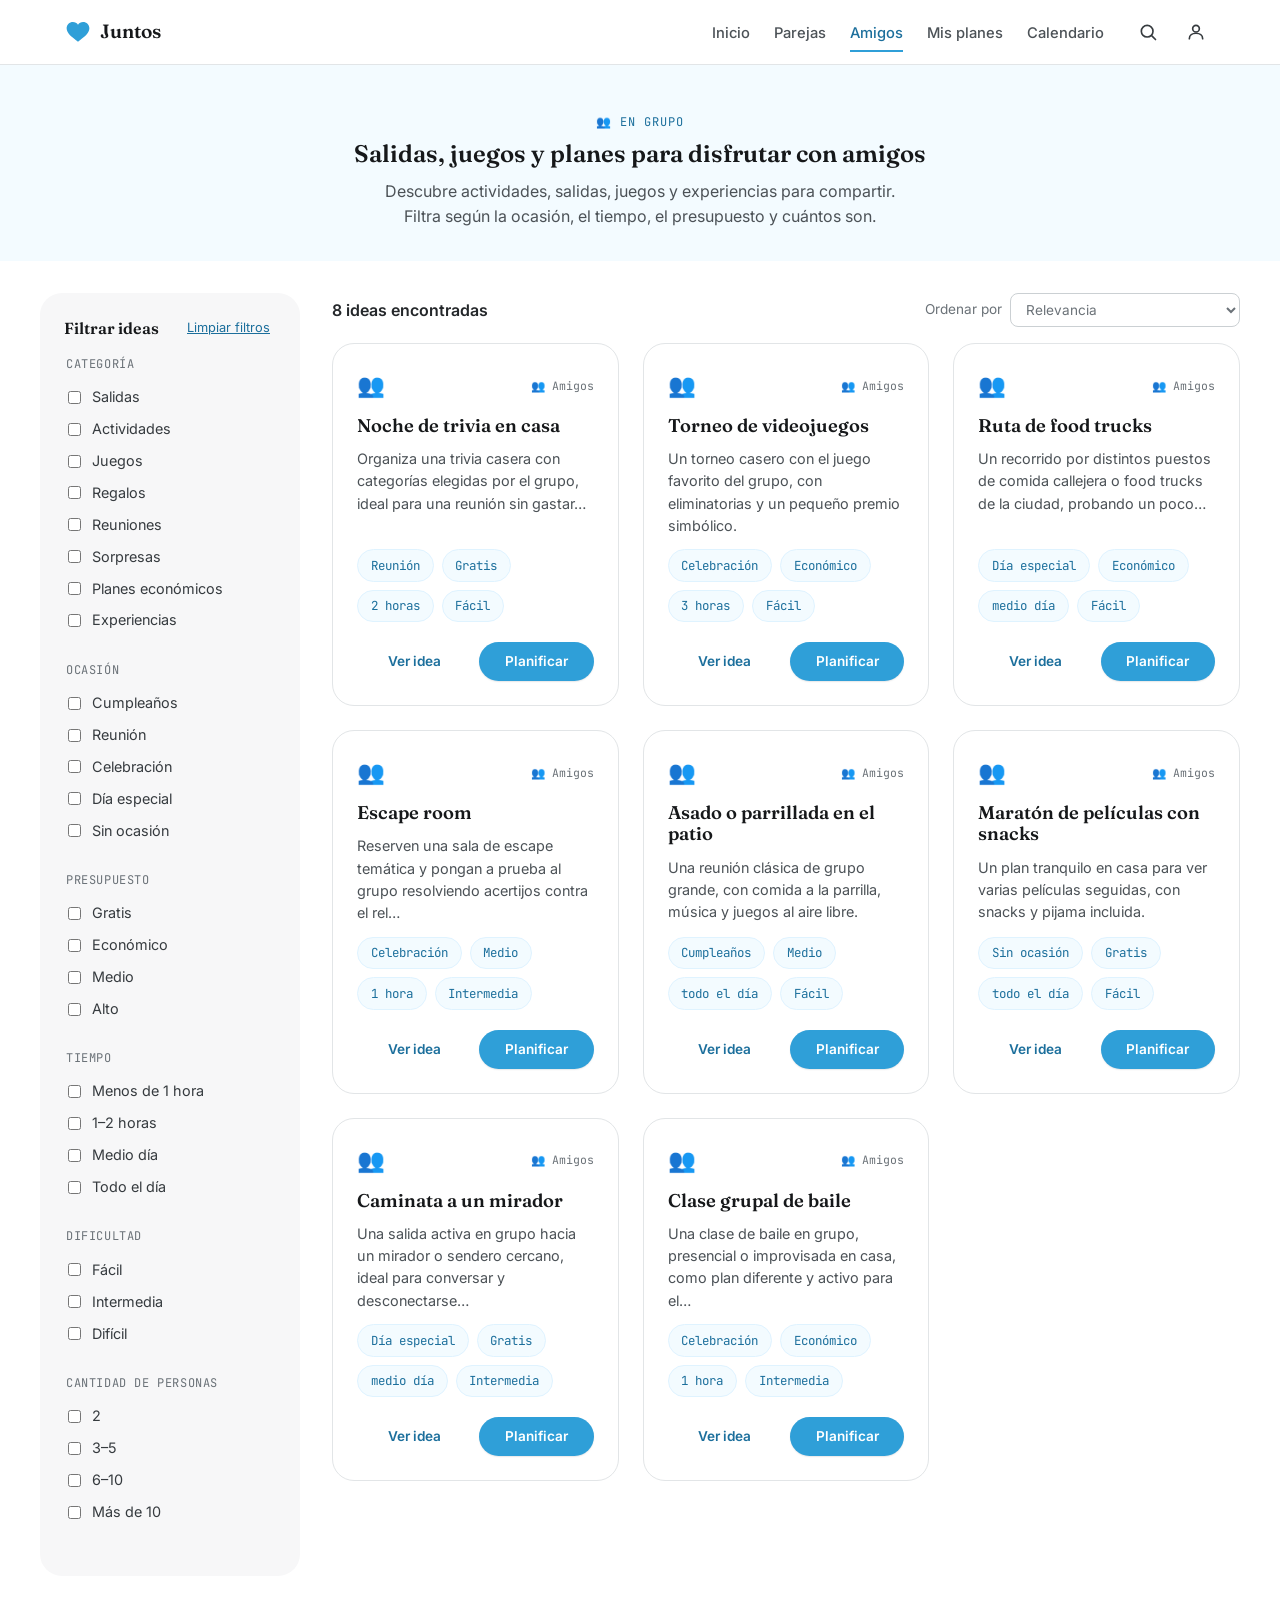
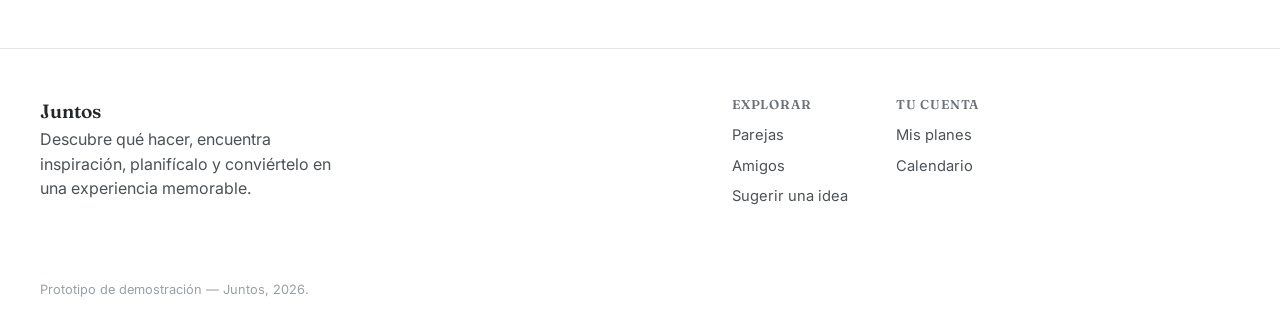
==== pages/amigos.html @ 9a492216 "feat(web): add client appointment booking environment - Created a new web environment focused on cli" ====
<!DOCTYPE html>
<html lang="es" data-theme="friends">
<head>
  <meta charset="UTF-8">
  <meta name="viewport" content="width=device-width, initial-scale=1.0">
  <title>Amigos — Salidas, actividades y planes en grupo | Juntos</title>
  <meta name="description" content="Salidas, juegos, reuniones, regalos y experiencias para compartir en grupo. Filtra por ocasión, presupuesto, tiempo, dificultad y cantidad de personas.">

  <link rel="preconnect" href="https://fonts.googleapis.com">
  <link rel="preconnect" href="https://fonts.gstatic.com" crossorigin>
  <link href="https://fonts.googleapis.com/css2?family=Fraunces:ital,opsz,wght@0,9..144,400;0,9..144,500;0,9..144,600;1,9..144,500&family=Inter:wght@400;500;600;700&family=JetBrains+Mono:wght@500&display=swap" rel="stylesheet">

  <link rel="stylesheet" href="../css/style.css">
</head>
<body class="section-page section-page--friends">

  <a class="skip-link" href="#main">Saltar al contenido</a>

  <!-- ============ HEADER ============ -->
  <header class="site-header" id="site-header">
    <div class="header-inner">

      <a href="../index.html" class="logo" aria-label="Juntos — Inicio">
        <span class="logo-mark" aria-hidden="true">
          <svg viewBox="0 0 32 32" width="28" height="28">
            <path d="M16 27C9 22 3 17.5 3 11.8 3 7.6 6.3 4.5 10.2 4.5c2.4 0 4.6 1.2 5.8 3.1 1.2-1.9 3.4-3.1 5.8-3.1 3.9 0 7.2 3.1 7.2 7.3 0 5.7-6 10.2-13 15.2z" fill="currentColor"/>
          </svg>
        </span>
        <span class="logo-word">Juntos</span>
      </a>

      <button class="nav-toggle" id="nav-toggle" aria-expanded="false" aria-controls="primary-nav" aria-label="Abrir menú">
        <span></span><span></span><span></span>
      </button>

      <nav class="primary-nav" id="primary-nav" aria-label="Navegación principal">
        <ul>
          <li><a href="../index.html" class="nav-link">Inicio</a></li>
          <li><a href="parejas.html" class="nav-link nav-link--couple">Parejas</a></li>
          <li><a href="amigos.html" class="nav-link nav-link--friends is-active">Amigos</a></li>
          <li><a href="mis-planes.html" class="nav-link">Mis planes</a></li>
          <li><a href="calendario.html" class="nav-link">Calendario</a></li>
        </ul>
      </nav>

      <div class="header-actions">
        <button class="icon-btn" id="open-search" aria-label="Buscar">
          <svg viewBox="0 0 24 24" width="20" height="20" fill="none" stroke="currentColor" stroke-width="2" stroke-linecap="round"><circle cx="11" cy="11" r="7"/><line x1="21" y1="21" x2="16.65" y2="16.65"/></svg>
        </button>
        <a href="#" class="icon-btn" aria-label="Perfil">
          <svg viewBox="0 0 24 24" width="20" height="20" fill="none" stroke="currentColor" stroke-width="2" stroke-linecap="round"><circle cx="12" cy="8" r="4"/><path d="M4 20c0-4 3.6-6.5 8-6.5s8 2.5 8 6.5"/></svg>
        </a>
      </div>

    </div>
  </header>

  <main id="main">

    <!-- ============ ENCABEZADO DE SECCIÓN ============ -->
    <section class="section-hero section-hero--friends">
      <div class="section-hero-inner">
        <p class="eyebrow">👥 En grupo</p>
        <h1>Salidas, juegos y planes para disfrutar con amigos</h1>
        <p class="section-hero-text">Descubre actividades, salidas, juegos y experiencias para compartir. Filtra según la ocasión, el tiempo, el presupuesto y cuántos son.</p>
      </div>
    </section>

    <!-- ============ CONTENIDO: FILTROS + RESULTADOS ============ -->
    <section class="browse">
      <div class="browse-inner">

        <button type="button" class="filters-toggle" id="filters-toggle" aria-expanded="false" aria-controls="filters-panel">
          <svg viewBox="0 0 24 24" width="18" height="18" fill="none" stroke="currentColor" stroke-width="2" stroke-linecap="round"><line x1="4" y1="6" x2="20" y2="6"/><line x1="7" y1="12" x2="17" y2="12"/><line x1="10" y1="18" x2="14" y2="18"/></svg>
          Filtros
          <span class="filters-count" id="filters-count" hidden>0</span>
        </button>

        <!-- ============ PANEL DE FILTROS ============ -->
        <aside class="filters-panel" id="filters-panel">
          <div class="filters-panel-head">
            <h2>Filtrar ideas</h2>
            <button type="button" class="filters-clear" id="filters-clear">Limpiar filtros</button>
          </div>

          <form id="filters-form">

            <fieldset class="filter-group">
              <legend>Categoría</legend>
              <label class="filter-option"><input type="checkbox" name="tipo" value="salida"> Salidas</label>
              <label class="filter-option"><input type="checkbox" name="tipo" value="actividad"> Actividades</label>
              <label class="filter-option"><input type="checkbox" name="tipo" value="juego"> Juegos</label>
              <label class="filter-option"><input type="checkbox" name="tipo" value="regalo"> Regalos</label>
              <label class="filter-option"><input type="checkbox" name="tipo" value="reunion"> Reuniones</label>
              <label class="filter-option"><input type="checkbox" name="tipo" value="sorpresa"> Sorpresas</label>
              <label class="filter-option"><input type="checkbox" name="tipo" value="plan-economico"> Planes económicos</label>
              <label class="filter-option"><input type="checkbox" name="tipo" value="experiencia"> Experiencias</label>
            </fieldset>

            <fieldset class="filter-group">
              <legend>Ocasión</legend>
              <label class="filter-option"><input type="checkbox" name="ocasion" value="cumpleanos"> Cumpleaños</label>
              <label class="filter-option"><input type="checkbox" name="ocasion" value="reunion"> Reunión</label>
              <label class="filter-option"><input type="checkbox" name="ocasion" value="celebracion"> Celebración</label>
              <label class="filter-option"><input type="checkbox" name="ocasion" value="dia-especial"> Día especial</label>
              <label class="filter-option"><input type="checkbox" name="ocasion" value="sin-ocasion"> Sin ocasión</label>
            </fieldset>

            <fieldset class="filter-group">
              <legend>Presupuesto</legend>
              <label class="filter-option"><input type="checkbox" name="presupuesto" value="gratis"> Gratis</label>
              <label class="filter-option"><input type="checkbox" name="presupuesto" value="economico"> Económico</label>
              <label class="filter-option"><input type="checkbox" name="presupuesto" value="medio"> Medio</label>
              <label class="filter-option"><input type="checkbox" name="presupuesto" value="alto"> Alto</label>
            </fieldset>

            <fieldset class="filter-group">
              <legend>Tiempo</legend>
              <label class="filter-option"><input type="checkbox" name="tiempo" value="menos-1h"> Menos de 1 hora</label>
              <label class="filter-option"><input type="checkbox" name="tiempo" value="1-2h"> 1–2 horas</label>
              <label class="filter-option"><input type="checkbox" name="tiempo" value="medio-dia"> Medio día</label>
              <label class="filter-option"><input type="checkbox" name="tiempo" value="todo-el-dia"> Todo el día</label>
            </fieldset>

            <fieldset class="filter-group">
              <legend>Dificultad</legend>
              <label class="filter-option"><input type="checkbox" name="dificultad" value="facil"> Fácil</label>
              <label class="filter-option"><input type="checkbox" name="dificultad" value="intermedia"> Intermedia</label>
              <label class="filter-option"><input type="checkbox" name="dificultad" value="dificil"> Difícil</label>
            </fieldset>

            <fieldset class="filter-group">
              <legend>Cantidad de personas</legend>
              <label class="filter-option"><input type="checkbox" name="personas" value="2"> 2</label>
              <label class="filter-option"><input type="checkbox" name="personas" value="3-5"> 3–5</label>
              <label class="filter-option"><input type="checkbox" name="personas" value="6-10"> 6–10</label>
              <label class="filter-option"><input type="checkbox" name="personas" value="mas-10"> Más de 10</label>
            </fieldset>

          </form>
        </aside>

        <!-- ============ RESULTADOS ============ -->
        <div class="browse-results">
          <div class="browse-results-head">
            <p class="results-count" id="results-count">Cargando ideas…</p>
            <label class="sort-select-wrap">
              Ordenar por
              <select id="sort-select">
                <option value="relevancia">Relevancia</option>
                <option value="presupuesto-asc">Presupuesto: menor a mayor</option>
                <option value="tiempo-asc">Duración: menor a mayor</option>
                <option value="dificultad-asc">Dificultad: fácil primero</option>
              </select>
            </label>
          </div>

          <!-- Las tarjetas se generan dinámicamente desde js/data.js, filtradas a categoria: "amigos" -->
          <div class="card-grid" id="ideas-grid" data-categoria="amigos">
            <p class="grid-empty-state">Cargando ideas…</p>
          </div>
        </div>

      </div>
    </section>

  </main>

  <!-- ============ FOOTER ============ -->
  <footer class="site-footer">
    <div class="site-footer-inner">
      <div class="footer-brand">
        <span class="logo-word">Juntos</span>
        <p>Descubre qué hacer, encuentra inspiración, planifícalo y conviértelo en una experiencia memorable.</p>
      </div>
      <nav class="footer-nav" aria-label="Enlaces del pie de página">
        <div>
          <h3>Explorar</h3>
          <a href="parejas.html">Parejas</a>
          <a href="amigos.html">Amigos</a>
          <a href="sugerir.html">Sugerir una idea</a>
        </div>
        <div>
          <h3>Tu cuenta</h3>
          <a href="mis-planes.html">Mis planes</a>
          <a href="calendario.html">Calendario</a>
        </div>
      </nav>
      <p class="footer-legal">Prototipo de demostración — Juntos, 2026.</p>
    </div>
  </footer>

  <script src="../js/data.js"></script>
  <script src="../js/script.js"></script>
</body>
</html>
---- css/style.css ----
/* ============================================================
   style.css
   Sistema de diseño de la plataforma "Juntos".
   Estructura:
   1. Variables (tokens) — base, tema Parejas, tema Amigos
   2. Reset y base
   3. Utilidades y componentes compartidos (botones, pills, tarjetas)
   4. Header y navegación
   5. Home: hero, journey, categorías, recomendaciones, footer
   6. Listados con filtros (Parejas / Amigos)
   7. Detalle de idea
   8. Planificador y checklist
   9. Mis planes y recordatorios
   10. Calendario
   11. Sugerir idea
   12. Panel de administración
   13. Responsive
   ============================================================ */

/* ============================================================
   1. VARIABLES (TOKENS)
   ============================================================ */

:root {
  /* --- Base: blanco / grises --- */
  --white: #ffffff;
  --gray-50: #f7f7f8;
  --gray-100: #eef0f1;
  --gray-200: #e2e5e7;
  --gray-300: #cbd0d3;
  --gray-400: #9aa1a6;
  --gray-500: #6b7278;
  --gray-600: #4c5257;
  --gray-700: #363b3f;
  --gray-800: #24272a;
  --gray-900: #16181a;

  /* --- Acento neutro por defecto (se sobrescribe por tema) --- */
  --accent: var(--gray-600);
  --accent-strong: var(--gray-800);
  --accent-light: var(--gray-100);
  --accent-soft: var(--gray-200);

  /* --- Tipografía --- */
  --font-display: "Fraunces", ui-serif, Georgia, serif;
  --font-body: "Inter", system-ui, -apple-system, "Segoe UI", sans-serif;
  --font-mono: "JetBrains Mono", ui-monospace, monospace;

  /* --- Espaciado (escala 4px) --- */
  --space-1: 0.25rem;
  --space-2: 0.5rem;
  --space-3: 0.75rem;
  --space-4: 1rem;
  --space-5: 1.5rem;
  --space-6: 2rem;
  --space-7: 3rem;
  --space-8: 4.5rem;

  /* --- Bordes y sombras --- */
  --radius-sm: 8px;
  --radius-md: 14px;
  --radius-lg: 22px;
  --radius-pill: 999px;

  --shadow-sm: 0 1px 2px rgba(22, 24, 26, 0.06), 0 1px 1px rgba(22, 24, 26, 0.04);
  --shadow-md: 0 8px 24px rgba(22, 24, 26, 0.08), 0 2px 6px rgba(22, 24, 26, 0.05);
  --shadow-lg: 0 20px 48px rgba(22, 24, 26, 0.14), 0 6px 16px rgba(22, 24, 26, 0.08);

  --max-width: 1200px;

  color-scheme: light;
}

/* --- Tema Parejas --- */
[data-theme="couple"] {
  --accent: #c94f6d;
  --accent-strong: #7a2035;
  --accent-light: #f8dce3;
  --accent-soft: #f3c3cf;
  --accent-tint: #fdf4f6;
}

/* --- Tema Amigos --- */
[data-theme="friends"] {
  --accent: #2f9fd8;
  --accent-strong: #1c6f9c;
  --accent-light: #dff3ff;
  --accent-soft: #bfe7fb;
  --accent-tint: #f3fbff;
  --accent-2: #4fd8ad;
  --accent-3: #e8b64d;
  --accent-4: #b391e6;
}

/* --- Tema base (gris) --- */
[data-theme="base"] {
  --accent-tint: var(--gray-50);
}

/* ============================================================
   2. RESET Y BASE
   ============================================================ */

*, *::before, *::after { box-sizing: border-box; }

html {
  -webkit-text-size-adjust: 100%;
  scroll-behavior: smooth;
}

body {
  margin: 0;
  font-family: var(--font-body);
  font-size: 16px;
  line-height: 1.55;
  color: var(--gray-800);
  background: var(--white);
  transition: background-color 0.3s ease, color 0.3s ease;
}

img, svg { display: block; max-width: 100%; }

h1, h2, h3, h4 {
  font-family: var(--font-display);
  font-weight: 600;
  line-height: 1.15;
  margin: 0 0 var(--space-3);
  color: var(--gray-900);
}

p { margin: 0 0 var(--space-3); color: var(--gray-600); }

a { color: inherit; text-decoration: none; }

ul, ol { margin: 0; padding: 0; list-style: none; }

button, input, select, textarea {
  font: inherit;
  color: inherit;
}

input, select, textarea {
  border: 1px solid var(--gray-300);
  border-radius: var(--radius-sm);
  padding: 0.65rem 0.85rem;
  background: var(--white);
  width: 100%;
  transition: border-color 0.15s ease, box-shadow 0.15s ease;
}
input:focus, select:focus, textarea:focus {
  outline: none;
  border-color: var(--accent);
  box-shadow: 0 0 0 3px var(--accent-light);
}

button { cursor: pointer; background: none; border: none; }

.sr-only {
  position: absolute;
  width: 1px; height: 1px;
  padding: 0; margin: -1px;
  overflow: hidden;
  clip: rect(0, 0, 0, 0);
  white-space: nowrap;
  border: 0;
}

.skip-link {
  position: absolute;
  left: -999px;
  top: 0;
  background: var(--gray-900);
  color: var(--white);
  padding: var(--space-3) var(--space-4);
  z-index: 200;
  border-radius: 0 0 var(--radius-sm) 0;
}
.skip-link:focus { left: 0; }

/* ============================================================
   3. UTILIDADES Y COMPONENTES COMPARTIDOS
   ============================================================ */

.eyebrow {
  font-family: var(--font-mono);
  font-size: 0.75rem;
  letter-spacing: 0.08em;
  text-transform: uppercase;
  color: var(--accent-strong);
  margin: 0 0 var(--space-2);
}

/* --- Botones --- */
.btn {
  display: inline-flex;
  align-items: center;
  justify-content: center;
  gap: var(--space-2);
  padding: 0.75rem 1.35rem;
  border-radius: var(--radius-pill);
  font-weight: 600;
  font-size: 0.95rem;
  white-space: nowrap;
  transition: transform 0.15s ease, box-shadow 0.15s ease, background-color 0.15s ease, color 0.15s ease, border-color 0.15s ease;
  border: 1.5px solid transparent;
}
.btn:hover { transform: translateY(-1px); }
.btn:active { transform: translateY(0); }

.btn--primary {
  background: var(--accent);
  color: var(--white);
  box-shadow: var(--shadow-sm);
}
.btn--primary:hover { box-shadow: var(--shadow-md); background: var(--accent-strong); }

.btn--couple { background: #c94f6d; color: var(--white); }
.btn--couple:hover { background: #7a2035; }
.btn--friends { background: #2f9fd8; color: var(--white); }
.btn--friends:hover { background: #1c6f9c; }

.btn--ghost {
  background: var(--white);
  color: var(--gray-800);
  border-color: var(--gray-300);
}
.btn--ghost:hover { border-color: var(--accent); color: var(--accent-strong); }

.btn--text {
  background: transparent;
  color: var(--accent-strong);
  padding: 0.6rem 0.9rem;
}
.btn--text:hover { background: var(--accent-tint); }

.btn--danger { color: #b3261e; }

.btn--small { padding: 0.5rem 0.95rem; font-size: 0.85rem; }
.btn--large { padding: 0.9rem 1.8rem; font-size: 1rem; }

.btn--calendar { flex: 1 1 220px; }
.btn.is-disabled, .btn[aria-disabled="true"] { opacity: 0.5; pointer-events: none; }
.btn[disabled] { opacity: 0.5; cursor: not-allowed; }

/* --- Pills --- */
.pill {
  display: inline-flex;
  align-items: center;
  padding: 0.35rem 0.8rem;
  border-radius: var(--radius-pill);
  background: var(--accent-tint);
  color: var(--accent-strong);
  font-size: 0.78rem;
  font-family: var(--font-mono);
  border: 1px solid var(--accent-light);
}

.status-pill {
  display: inline-flex;
  align-items: center;
  gap: 0.3rem;
  padding: 0.3rem 0.75rem;
  border-radius: var(--radius-pill);
  font-size: 0.8rem;
  font-weight: 600;
  background: var(--gray-100);
}
.status-pill--pendiente, .status-pill--pending { background: #fff6da; color: #8a6d00; }
.status-pill--aprobada { background: #dff5e6; color: #1c7c40; }
.status-pill--rechazada { background: #fde2e0; color: #b3261e; }

.category-tag {
  font-size: 0.78rem;
  padding: 0.25rem 0.65rem;
  border-radius: var(--radius-pill);
  background: var(--gray-100);
  color: var(--gray-700);
}
.category-tag--couple { background: #f8dce3; color: #7a2035; }
.category-tag--friends { background: #dff3ff; color: #1c6f9c; }

/* --- Grid de tarjetas de idea --- */
.card-grid {
  display: grid;
  grid-template-columns: repeat(auto-fill, minmax(270px, 1fr));
  gap: var(--space-5);
}

.grid-empty-state {
  grid-column: 1 / -1;
  text-align: center;
  padding: var(--space-6);
  color: var(--gray-500);
  background: var(--gray-50);
  border-radius: var(--radius-md);
}

.idea-card {
  background: var(--white);
  border: 1px solid var(--gray-200);
  border-radius: var(--radius-lg);
  padding: var(--space-5);
  display: flex;
  flex-direction: column;
  gap: var(--space-3);
  transition: box-shadow 0.2s ease, transform 0.2s ease, border-color 0.2s ease;
}
.idea-card:hover {
  box-shadow: var(--shadow-md);
  transform: translateY(-3px);
  border-color: var(--accent-soft);
}
.idea-card-top {
  display: flex;
  align-items: center;
  justify-content: space-between;
}
.idea-card-emoji { font-size: 1.4rem; }
.idea-card-category {
  font-family: var(--font-mono);
  font-size: 0.72rem;
  color: var(--gray-500);
}
.idea-card-title {
  font-size: 1.15rem;
  margin: 0;
}
.idea-card-desc {
  font-size: 0.9rem;
  margin: 0;
  flex-grow: 1;
}
.idea-card-pills {
  display: flex;
  flex-wrap: wrap;
  gap: var(--space-2);
}
.idea-card-actions {
  display: flex;
  gap: var(--space-2);
  margin-top: var(--space-2);
}
.idea-card-actions .btn { flex: 1; }

/* ============================================================
   4. HEADER Y NAVEGACIÓN
   ============================================================ */

.site-header {
  position: sticky;
  top: 0;
  z-index: 100;
  background: rgba(255, 255, 255, 0.92);
  backdrop-filter: blur(10px);
  border-bottom: 1px solid var(--gray-200);
}

.header-inner {
  max-width: var(--max-width);
  margin: 0 auto;
  padding: var(--space-3) var(--space-5);
  display: flex;
  align-items: center;
  gap: var(--space-5);
}

.logo {
  display: flex;
  align-items: center;
  gap: var(--space-2);
  margin-right: auto;
  color: var(--gray-900);
}
.logo-mark { color: var(--accent); }
.logo-word {
  font-family: var(--font-display);
  font-weight: 600;
  font-size: 1.2rem;
}
.logo-word small {
  font-family: var(--font-mono);
  font-size: 0.65rem;
  color: var(--gray-500);
  margin-left: 0.3rem;
  vertical-align: middle;
}

.primary-nav ul {
  display: flex;
  gap: var(--space-5);
}
.nav-link {
  font-size: 0.92rem;
  font-weight: 500;
  color: var(--gray-600);
  padding: var(--space-2) 0;
  border-bottom: 2px solid transparent;
  transition: color 0.15s ease, border-color 0.15s ease;
}
.nav-link:hover { color: var(--gray-900); }
.nav-link.is-active { color: var(--accent-strong); border-color: var(--accent); }
.nav-link--couple:hover { color: #c94f6d; }
.nav-link--friends:hover { color: #2f9fd8; }

.header-actions { display: flex; align-items: center; gap: var(--space-2); }

.icon-btn {
  width: 40px; height: 40px;
  display: flex; align-items: center; justify-content: center;
  border-radius: 50%;
  color: var(--gray-700);
  transition: background-color 0.15s ease, color 0.15s ease;
}
.icon-btn:hover { background: var(--accent-tint); color: var(--accent-strong); }

.nav-toggle {
  display: none;
  flex-direction: column;
  justify-content: center;
  gap: 5px;
  width: 40px; height: 40px;
}
.nav-toggle span {
  display: block;
  height: 2px;
  background: var(--gray-800);
  border-radius: 2px;
  transition: transform 0.2s ease, opacity 0.2s ease;
}
.nav-toggle.is-active span:nth-child(1) { transform: translateY(7px) rotate(45deg); }
.nav-toggle.is-active span:nth-child(2) { opacity: 0; }
.nav-toggle.is-active span:nth-child(3) { transform: translateY(-7px) rotate(-45deg); }

/* ============================================================
   5. HOME — HERO / JOURNEY / CATEGORÍAS / RECOMENDACIONES
   ============================================================ */

.hero {
  padding: var(--space-8) var(--space-5) var(--space-7);
  text-align: center;
  background: radial-gradient(ellipse at top, var(--accent-tint), var(--white) 60%);
}
.hero-inner { max-width: 760px; margin: 0 auto; }
.hero-title {
  font-size: clamp(2.2rem, 5vw, 3.4rem);
  margin-bottom: var(--space-4);
}
.hero-title em {
  font-style: italic;
  color: var(--accent);
}
.hero-subtitle {
  font-size: 1.1rem;
  max-width: 520px;
  margin: 0 auto var(--space-6);
}

.search-bar {
  display: flex;
  align-items: center;
  gap: var(--space-2);
  background: var(--white);
  border: 1.5px solid var(--gray-200);
  border-radius: var(--radius-pill);
  padding: var(--space-2) var(--space-2) var(--space-2) var(--space-4);
  box-shadow: var(--shadow-md);
  max-width: 560px;
  margin: 0 auto;
}
.search-bar-icon { color: var(--gray-400); flex-shrink: 0; }
.search-bar input {
  border: none;
  padding: 0.6rem 0;
  flex: 1;
}
.search-bar input:focus { box-shadow: none; }

.search-chips {
  display: flex;
  flex-wrap: wrap;
  gap: var(--space-2);
  justify-content: center;
  margin-top: var(--space-5);
}
.chip {
  padding: 0.45rem 0.95rem;
  border-radius: var(--radius-pill);
  background: var(--white);
  border: 1px solid var(--gray-200);
  font-size: 0.82rem;
  color: var(--gray-600);
  transition: border-color 0.15s ease, color 0.15s ease;
}
.chip:hover { border-color: var(--accent); color: var(--accent-strong); }

/* --- Journey --- */
.journey { padding: var(--space-6) var(--space-5); }
.journey-inner {
  max-width: var(--max-width);
  margin: 0 auto;
  position: relative;
}
.journey-path {
  position: absolute;
  inset: 0;
  width: 100%;
  height: 100%;
  color: var(--accent-soft);
  z-index: 0;
}
.journey-path path {
  fill: none;
  stroke: currentColor;
  stroke-width: 2;
  stroke-dasharray: 6 10;
  stroke-linecap: round;
}
.journey-steps {
  position: relative;
  z-index: 1;
  display: grid;
  grid-template-columns: repeat(3, 1fr);
  gap: var(--space-5);
  text-align: center;
}
.journey-step { display: flex; flex-direction: column; align-items: center; gap: var(--space-2); }
.journey-dot {
  width: 44px; height: 44px;
  border-radius: 50%;
  background: var(--white);
  border: 2px solid var(--accent);
  color: var(--accent-strong);
  display: flex; align-items: center; justify-content: center;
  font-family: var(--font-mono);
  font-weight: 600;
  font-size: 0.85rem;
  box-shadow: var(--shadow-sm);
}
.journey-label { font-family: var(--font-display); font-weight: 600; font-size: 1.1rem; color: var(--gray-900); }
.journey-hint { font-size: 0.85rem; color: var(--gray-500); max-width: 220px; }

/* --- Categorías --- */
.categories { padding: var(--space-7) var(--space-5); }
.categories-inner {
  max-width: var(--max-width);
  margin: 0 auto;
  display: grid;
  grid-template-columns: 1fr 1fr;
  gap: var(--space-5);
}
.category-card {
  padding: var(--space-6);
  border-radius: var(--radius-lg);
  display: flex;
  flex-direction: column;
  align-items: flex-start;
  gap: var(--space-3);
  transition: transform 0.2s ease, box-shadow 0.2s ease;
}
.category-card:hover { transform: translateY(-4px); box-shadow: var(--shadow-lg); }
.category-card-icon { font-size: 2rem; }
.category-card-title { margin: 0; font-size: 1.5rem; }
.category-card--couple { background: linear-gradient(160deg, #fdf0f3, #fbe4e9); }
.category-card--friends { background: linear-gradient(160deg, #f1fbff, #e3f6ff); }

/* --- Recomendaciones --- */
.recommendations, .related-ideas { padding: var(--space-7) var(--space-5); }
.recommendations-inner, .related-ideas-inner { max-width: var(--max-width); margin: 0 auto; }
.section-heading { text-align: center; max-width: 520px; margin: 0 auto var(--space-6); }
.related-ideas .section-heading { text-align: left; margin-left: 0; }

/* --- CTA Sugerir --- */
.suggest-cta {
  background: var(--gray-900);
  color: var(--white);
  padding: var(--space-7) var(--space-5);
  text-align: center;
}
.suggest-cta-inner { max-width: 560px; margin: 0 auto; }
.suggest-cta h2 { color: var(--white); }
.suggest-cta p { color: var(--gray-300); }
.suggest-cta .btn--ghost { background: transparent; border-color: var(--gray-600); color: var(--white); }
.suggest-cta .btn--ghost:hover { border-color: var(--white); }

/* --- Footer --- */
.site-footer { border-top: 1px solid var(--gray-200); padding: var(--space-7) var(--space-5) var(--space-5); }
.site-footer-inner {
  max-width: var(--max-width);
  margin: 0 auto;
  display: grid;
  grid-template-columns: 1.3fr 1fr;
  gap: var(--space-6);
}
.footer-brand p { max-width: 320px; }
.footer-nav { display: flex; gap: var(--space-7); }
.footer-nav h3 { font-size: 0.8rem; text-transform: uppercase; letter-spacing: 0.06em; color: var(--gray-500); margin-bottom: var(--space-3); }
.footer-nav a { display: block; color: var(--gray-600); margin-bottom: var(--space-2); font-size: 0.92rem; }
.footer-nav a:hover { color: var(--accent-strong); }
.footer-legal { grid-column: 1 / -1; font-size: 0.8rem; color: var(--gray-400); margin: var(--space-6) 0 0; }

/* ============================================================
   6. LISTADOS CON FILTROS
   ============================================================ */

.section-hero { padding: var(--space-7) var(--space-5) var(--space-6); background: var(--accent-tint); }
.section-hero-inner { max-width: 720px; margin: 0 auto; text-align: center; }
.section-hero-text { max-width: 520px; margin: 0 auto; }

.browse { padding: var(--space-6) var(--space-5) var(--space-8); }
.browse-inner {
  max-width: var(--max-width);
  margin: 0 auto;
  display: grid;
  grid-template-columns: 260px 1fr;
  gap: var(--space-6);
  align-items: start;
}

.filters-toggle {
  display: none;
  align-items: center;
  gap: var(--space-2);
  padding: var(--space-3) var(--space-4);
  border: 1px solid var(--gray-300);
  border-radius: var(--radius-pill);
  margin-bottom: var(--space-4);
  font-weight: 600;
}
.filters-count {
  background: var(--accent);
  color: var(--white);
  font-size: 0.72rem;
  padding: 0.1rem 0.5rem;
  border-radius: var(--radius-pill);
}

.filters-panel {
  background: var(--gray-50);
  border-radius: var(--radius-lg);
  padding: var(--space-5);
  position: sticky;
  top: 90px;
}
.filters-panel-head {
  display: flex;
  align-items: center;
  justify-content: space-between;
  margin-bottom: var(--space-4);
}
.filters-panel-head h2 { font-size: 1rem; margin: 0; }
.filters-clear { font-size: 0.8rem; color: var(--accent-strong); text-decoration: underline; }

.filter-group {
  border: none;
  padding: 0;
  margin: 0 0 var(--space-5);
}
.filter-group legend {
  font-family: var(--font-mono);
  font-size: 0.75rem;
  text-transform: uppercase;
  letter-spacing: 0.05em;
  color: var(--gray-500);
  margin-bottom: var(--space-2);
}
.filter-option {
  display: flex;
  align-items: center;
  gap: var(--space-2);
  font-size: 0.9rem;
  color: var(--gray-700);
  padding: 0.3rem 0;
  cursor: pointer;
}
.filter-option input { width: auto; accent-color: var(--accent); }

.browse-results-head {
  display: flex;
  align-items: center;
  justify-content: space-between;
  margin-bottom: var(--space-4);
  flex-wrap: wrap;
  gap: var(--space-3);
}
.results-count { font-weight: 600; color: var(--gray-800); margin: 0; }
.sort-select-wrap { display: flex; align-items: center; gap: var(--space-2); font-size: 0.85rem; color: var(--gray-500); }
.sort-select-wrap select { width: auto; padding: 0.45rem 0.7rem; }

/* ============================================================
   7. DETALLE DE UNA IDEA
   ============================================================ */

.breadcrumb {
  max-width: var(--max-width);
  margin: 0 auto;
  padding: var(--space-4) var(--space-5) 0;
  font-size: 0.85rem;
  color: var(--gray-500);
  display: flex;
  gap: var(--space-2);
}
.breadcrumb a:hover { color: var(--accent-strong); }

.idea-header { padding: var(--space-5) var(--space-5) var(--space-6); }
.idea-header-inner { max-width: 800px; margin: 0 auto; }
.idea-header-tags { display: flex; flex-wrap: wrap; gap: var(--space-2); margin-bottom: var(--space-3); }
.idea-header-actions { display: flex; flex-wrap: wrap; gap: var(--space-3); margin-top: var(--space-5); }
.save-idea-btn.is-saved, #save-idea-btn.is-saved { border-color: var(--accent); color: var(--accent-strong); background: var(--accent-tint); }

.idea-body { padding: 0 var(--space-5) var(--space-7); }
.idea-body-inner {
  max-width: 800px;
  margin: 0 auto;
  display: grid;
  grid-template-columns: 1fr 1.4fr;
  gap: var(--space-6);
}
.idea-panel {
  background: var(--gray-50);
  border-radius: var(--radius-lg);
  padding: var(--space-5);
}
.idea-panel h2 { font-size: 1.05rem; }
.idea-materials li {
  padding: 0.5rem 0;
  border-bottom: 1px solid var(--gray-200);
  font-size: 0.92rem;
  color: var(--gray-700);
}
.idea-materials li:last-child { border-bottom: none; }
.idea-steps { counter-reset: step; }
.idea-steps li {
  counter-increment: step;
  position: relative;
  padding: 0.6rem 0 0.6rem 2.4rem;
  font-size: 0.92rem;
  color: var(--gray-700);
  border-bottom: 1px solid var(--gray-200);
}
.idea-steps li:last-child { border-bottom: none; }
.idea-steps li::before {
  content: counter(step);
  position: absolute;
  left: 0; top: 0.5rem;
  width: 1.7rem; height: 1.7rem;
  border-radius: 50%;
  background: var(--accent);
  color: var(--white);
  display: flex; align-items: center; justify-content: center;
  font-family: var(--font-mono);
  font-size: 0.78rem;
  font-weight: 600;
}

.idea-inspiration { padding: var(--space-6) var(--space-5); background: var(--accent-tint); }
.idea-inspiration-inner { max-width: 800px; margin: 0 auto; }
.inspiration-links { display: grid; grid-template-columns: repeat(3, 1fr); gap: var(--space-4); margin-top: var(--space-4); }
.inspiration-link {
  display: flex;
  align-items: center;
  gap: var(--space-3);
  background: var(--white);
  border: 1px solid var(--gray-200);
  border-radius: var(--radius-md);
  padding: var(--space-4);
  transition: box-shadow 0.15s ease, transform 0.15s ease;
}
.inspiration-link:hover { box-shadow: var(--shadow-md); transform: translateY(-2px); }
.inspiration-icon { font-size: 1.4rem; }
.inspiration-link strong { display: block; font-size: 0.95rem; }
.inspiration-link small { color: var(--gray-500); font-size: 0.78rem; }

.idea-not-found { text-align: center; padding: var(--space-8) var(--space-5); }

/* ============================================================
   8. PLANIFICADOR Y CHECKLIST
   ============================================================ */

.planner-wrap, .suggest-wrap, .my-plans-wrap, .calendar-wrap {
  max-width: 820px;
  margin: 0 auto;
  padding: var(--space-6) var(--space-5) var(--space-8);
}
.calendar-wrap, .my-plans-wrap { max-width: var(--max-width); }

.planner-head { margin-bottom: var(--space-5); }
.planner-intro { max-width: 560px; }

.planner-origin {
  display: flex;
  flex-wrap: wrap;
  align-items: center;
  gap: var(--space-2);
  background: var(--accent-tint);
  border: 1px solid var(--accent-light);
  border-radius: var(--radius-md);
  padding: var(--space-3) var(--space-4);
  margin-bottom: var(--space-5);
  font-size: 0.9rem;
}
.planner-origin-label { color: var(--gray-500); }
.planner-origin a { text-decoration: underline; color: var(--accent-strong); margin-left: auto; }

.planner-section {
  border: 1px solid var(--gray-200);
  border-radius: var(--radius-lg);
  padding: var(--space-5);
  margin: 0 0 var(--space-5);
}
.planner-section legend {
  font-family: var(--font-display);
  font-weight: 600;
  font-size: 1.1rem;
  padding: 0 var(--space-2);
  color: var(--gray-900);
}
.planner-section-hint { font-size: 0.85rem; margin-top: -0.3rem; }
.planner-section-note { font-size: 0.78rem; color: var(--gray-400); margin-top: var(--space-2); margin-bottom: 0; }

.form-grid {
  display: grid;
  grid-template-columns: 1fr 1fr;
  gap: var(--space-4);
}
.form-field { display: flex; flex-direction: column; gap: var(--space-2); }
.form-field--full { grid-column: 1 / -1; }
.form-field label { font-size: 0.85rem; font-weight: 600; color: var(--gray-700); }

.activities-list { display: flex; flex-direction: column; gap: var(--space-2); margin-bottom: var(--space-3); }
.activity-row { display: flex; gap: var(--space-2); align-items: center; }
.activity-hora { flex: 0 0 120px; }
.activity-nombre { flex: 1; }
.activity-remove {
  flex: 0 0 auto;
  width: 36px; height: 36px;
  border-radius: 50%;
  color: var(--gray-400);
  transition: background-color 0.15s ease, color 0.15s ease;
}
.activity-remove:hover { background: #fde2e0; color: #b3261e; }

.checklist-progress { margin-bottom: var(--space-4); }
.checklist-progress-bar {
  height: 8px;
  border-radius: var(--radius-pill);
  background: var(--gray-200);
  overflow: hidden;
}
.checklist-progress-fill {
  height: 100%;
  background: var(--accent);
  border-radius: var(--radius-pill);
  transition: width 0.3s ease;
  width: 0%;
}
.checklist-progress-text { font-size: 0.82rem; color: var(--gray-500); margin: var(--space-2) 0 0; }
.checklist-progress--compact { margin-bottom: var(--space-2); }

.checklist-list { display: flex; flex-direction: column; gap: var(--space-1); margin-bottom: var(--space-3); }
.checklist-item label {
  display: flex;
  align-items: center;
  gap: var(--space-3);
  padding: 0.55rem 0.4rem;
  font-size: 0.92rem;
  border-radius: var(--radius-sm);
  cursor: pointer;
}
.checklist-item label:hover { background: var(--gray-50); }
.checklist-item input { width: auto; accent-color: var(--accent); }
.checklist-add { display: flex; gap: var(--space-2); }
.checklist-add input { flex: 1; }

.calendar-actions { display: flex; flex-wrap: wrap; gap: var(--space-3); }

.planner-submit { display: flex; justify-content: flex-end; margin-top: var(--space-6); }

/* ============================================================
   9. MIS PLANES Y RECORDATORIOS
   ============================================================ */

.page-head {
  display: flex;
  align-items: flex-end;
  justify-content: space-between;
  flex-wrap: wrap;
  gap: var(--space-4);
  margin-bottom: var(--space-5);
}
.page-head-text { max-width: 480px; margin: 0; }

.plans-tabs { display: flex; gap: var(--space-2); margin-bottom: var(--space-5); }
.plans-tab {
  padding: 0.5rem 1.1rem;
  border-radius: var(--radius-pill);
  font-size: 0.88rem;
  font-weight: 600;
  color: var(--gray-500);
  border: 1px solid var(--gray-200);
}
.plans-tab.is-active { background: var(--accent); color: var(--white); border-color: var(--accent); }

.plans-grid {
  display: grid;
  grid-template-columns: repeat(auto-fill, minmax(280px, 1fr));
  gap: var(--space-5);
  margin-bottom: var(--space-7);
}
.plan-card {
  background: var(--white);
  border: 1px solid var(--gray-200);
  border-radius: var(--radius-lg);
  padding: var(--space-5);
  display: flex;
  flex-direction: column;
  gap: var(--space-3);
}
.plan-card.is-completed { opacity: 0.6; }
.plan-card-top { display: flex; align-items: center; gap: var(--space-2); }
.plan-card-emoji { font-size: 1.3rem; }
.plan-card-title { margin: 0; font-size: 1.1rem; }
.plan-card-meta { font-size: 0.88rem; color: var(--gray-600); display: flex; flex-direction: column; gap: 0.3rem; }
.plan-card-actions { display: flex; flex-wrap: wrap; gap: var(--space-1); margin-top: var(--space-2); }

.plans-empty {
  text-align: center;
  padding: var(--space-8) var(--space-5);
  background: var(--gray-50);
  border-radius: var(--radius-lg);
  margin-bottom: var(--space-7);
}
.plans-empty-icon { font-size: 2.5rem; margin-bottom: var(--space-3); }
.plans-empty-actions { display: flex; justify-content: center; gap: var(--space-3); margin-top: var(--space-4); flex-wrap: wrap; }

.reminders-list { display: flex; flex-direction: column; gap: var(--space-2); }
.reminder-item {
  display: flex;
  align-items: center;
  gap: var(--space-3);
  padding: var(--space-4);
  background: var(--gray-50);
  border-radius: var(--radius-md);
}
.reminder-icon { font-size: 1.2rem; }
.reminder-text { flex: 1; margin: 0; color: var(--gray-800); }
.reminder-toggle.is-active { color: var(--accent-strong); background: var(--accent-tint); border-color: var(--accent); }

/* ============================================================
   10. CALENDARIO
   ============================================================ */

.calendar-layout {
  display: grid;
  grid-template-columns: 1.3fr 1fr;
  gap: var(--space-6);
  align-items: start;
}

.calendar-panel {
  border: 1px solid var(--gray-200);
  border-radius: var(--radius-lg);
  padding: var(--space-5);
}
.calendar-panel-head {
  display: flex;
  align-items: center;
  justify-content: space-between;
  margin-bottom: var(--space-4);
}
.calendar-panel-head h2 { margin: 0; font-size: 1.15rem; }

.calendar-weekdays {
  display: grid;
  grid-template-columns: repeat(7, 1fr);
  text-align: center;
  font-family: var(--font-mono);
  font-size: 0.72rem;
  color: var(--gray-400);
  margin-bottom: var(--space-2);
}

.calendar-grid { display: grid; grid-template-columns: repeat(7, 1fr); gap: 4px; }
.calendar-day {
  aspect-ratio: 1;
  border-radius: var(--radius-sm);
  display: flex;
  flex-direction: column;
  align-items: center;
  justify-content: center;
  gap: 2px;
  font-size: 0.85rem;
  color: var(--gray-700);
}
.calendar-day:not(.calendar-day--empty):hover { background: var(--gray-50); }
.calendar-day--empty { visibility: hidden; }
.calendar-day.is-today { background: var(--accent); color: var(--white); font-weight: 700; }
.calendar-day-dots { display: flex; gap: 3px; }
.calendar-dot { width: 6px; height: 6px; border-radius: 50%; }
.calendar-dot--couple { background: #c94f6d; }
.calendar-dot--friends { background: #2f9fd8; }
.calendar-day.is-today .calendar-dot { background: var(--white); }

.calendar-legend { display: flex; gap: var(--space-4); margin-top: var(--space-4); font-size: 0.8rem; color: var(--gray-500); }
.calendar-legend-item { display: flex; align-items: center; gap: var(--space-2); }
.legend-dot { width: 9px; height: 9px; border-radius: 50%; display: inline-block; }
.legend-dot--couple { background: #c94f6d; }
.legend-dot--friends { background: #2f9fd8; }

.agenda-panel h2 { font-size: 1.15rem; margin-bottom: var(--space-4); }
.agenda-list { display: flex; flex-direction: column; gap: var(--space-3); }
.agenda-day {
  display: flex;
  gap: var(--space-4);
  padding: var(--space-4);
  border: 1px solid var(--gray-200);
  border-radius: var(--radius-md);
}
.agenda-day-date {
  flex: 0 0 auto;
  width: 54px;
  text-align: center;
  background: var(--accent-tint);
  border-radius: var(--radius-sm);
  padding: var(--space-2) 0;
}
.agenda-day-number { display: block; font-family: var(--font-display); font-size: 1.4rem; font-weight: 600; color: var(--accent-strong); }
.agenda-day-month { display: block; font-family: var(--font-mono); font-size: 0.68rem; color: var(--gray-500); }
.agenda-day-occasion { font-weight: 600; margin: 0 0 var(--space-2); color: var(--gray-900); }
.agenda-day-activities li { font-size: 0.85rem; color: var(--gray-600); padding: 0.15rem 0; }
.agenda-empty { padding: var(--space-5); text-align: center; color: var(--gray-500); background: var(--gray-50); border-radius: var(--radius-md); }

/* ============================================================
   11. SUGERIR IDEA
   ============================================================ */

.suggest-confirmation {
  text-align: center;
  padding: var(--space-8) var(--space-5);
  background: var(--gray-50);
  border-radius: var(--radius-lg);
}
.suggest-confirmation-icon { font-size: 2.6rem; margin-bottom: var(--space-3); }
.suggest-confirmation .status-pill { margin: var(--space-3) 0 var(--space-5); }

/* ============================================================
   12. PANEL DE ADMINISTRACIÓN
   ============================================================ */

.admin-body { background: var(--gray-50); }

.admin-shell { display: flex; min-height: 100vh; }

.admin-sidebar {
  flex: 0 0 240px;
  background: var(--gray-900);
  color: var(--gray-200);
  padding: var(--space-5);
  display: flex;
  flex-direction: column;
  position: sticky;
  top: 0;
  height: 100vh;
}
.admin-logo { display: flex; align-items: center; gap: var(--space-2); color: var(--white); margin-bottom: var(--space-6); }
.admin-nav { display: flex; flex-direction: column; gap: var(--space-1); flex: 1; }
.admin-nav-link {
  display: flex;
  align-items: center;
  gap: var(--space-3);
  padding: var(--space-3) var(--space-3);
  border-radius: var(--radius-sm);
  color: var(--gray-300);
  font-size: 0.92rem;
}
.admin-nav-link:hover { background: rgba(255,255,255,0.06); color: var(--white); }
.admin-nav-link.is-active { background: var(--accent); color: var(--white); }
.admin-back-link { font-size: 0.85rem; color: var(--gray-400); padding-top: var(--space-4); border-top: 1px solid rgba(255,255,255,0.1); }
.admin-back-link:hover { color: var(--white); }

.admin-main { flex: 1; min-width: 0; }

.admin-topbar {
  display: flex;
  align-items: center;
  gap: var(--space-3);
  padding: var(--space-4) var(--space-6);
  background: var(--white);
  border-bottom: 1px solid var(--gray-200);
}
.admin-topbar h1 { font-size: 1.3rem; margin: 0; }
.admin-role-badge { margin-left: auto; font-size: 0.78rem; background: var(--gray-100); padding: 0.3rem 0.75rem; border-radius: var(--radius-pill); color: var(--gray-600); }
.admin-sidebar-toggle { display: none; }

.admin-content { max-width: 1100px; margin: 0 auto; padding: var(--space-6); }
.admin-content--form { max-width: 820px; }

.admin-stats {
  display: grid;
  grid-template-columns: repeat(4, 1fr);
  gap: var(--space-4);
  margin-bottom: var(--space-6);
}
.stat-card {
  background: var(--white);
  border: 1px solid var(--gray-200);
  border-radius: var(--radius-lg);
  padding: var(--space-5);
  text-align: center;
}
.stat-card-icon { font-size: 1.5rem; }
.stat-card-value { font-family: var(--font-display); font-size: 2rem; font-weight: 600; margin: var(--space-2) 0 0.2rem; color: var(--gray-900); }
.stat-card-label { font-size: 0.82rem; color: var(--gray-500); margin: 0; }

.admin-panel {
  background: var(--white);
  border: 1px solid var(--gray-200);
  border-radius: var(--radius-lg);
  padding: var(--space-5);
  margin-bottom: var(--space-5);
}
.admin-panel-head { display: flex; align-items: center; justify-content: space-between; margin-bottom: var(--space-4); }
.admin-panel-head h2 { font-size: 1.05rem; margin: 0; }
.admin-panel-link { font-size: 0.85rem; color: var(--accent-strong); text-decoration: underline; }

.top-ideas-list { display: flex; flex-direction: column; gap: var(--space-2); }
.top-ideas-item {
  display: flex;
  align-items: center;
  gap: var(--space-3);
  padding: var(--space-2) 0;
  border-bottom: 1px solid var(--gray-100);
  font-size: 0.9rem;
}
.top-ideas-item:last-child { border-bottom: none; }
.top-ideas-rank { font-family: var(--font-mono); color: var(--gray-400); width: 1.2rem; }
.top-ideas-name { flex: 1; font-weight: 600; color: var(--gray-800); }
.top-ideas-views { font-size: 0.78rem; color: var(--gray-500); }

.admin-activity-list { display: flex; flex-direction: column; gap: var(--space-2); }
.admin-activity-item { display: flex; gap: var(--space-3); font-size: 0.88rem; color: var(--gray-600); padding: var(--space-2) 0; border-bottom: 1px solid var(--gray-100); }
.admin-activity-item:last-child { border-bottom: none; }

.admin-toolbar {
  display: flex;
  align-items: center;
  justify-content: space-between;
  flex-wrap: wrap;
  gap: var(--space-3);
  margin-bottom: var(--space-4);
}
.admin-filter-tabs { display: flex; gap: var(--space-2); flex-wrap: wrap; }
.admin-filter-tab {
  padding: 0.45rem 0.95rem;
  border-radius: var(--radius-pill);
  font-size: 0.85rem;
  font-weight: 600;
  color: var(--gray-500);
  border: 1px solid var(--gray-200);
  background: var(--white);
}
.admin-filter-tab.is-active { background: var(--gray-900); color: var(--white); border-color: var(--gray-900); }
.admin-search {
  display: flex;
  align-items: center;
  gap: var(--space-2);
  background: var(--white);
  border: 1px solid var(--gray-300);
  border-radius: var(--radius-pill);
  padding: 0.4rem 0.9rem;
  color: var(--gray-400);
}
.admin-search input { border: none; padding: 0.3rem 0; width: 220px; }
.admin-search input:focus { box-shadow: none; }

.admin-table-wrap {
  background: var(--white);
  border: 1px solid var(--gray-200);
  border-radius: var(--radius-lg);
  overflow-x: auto;
}
.admin-table { width: 100%; border-collapse: collapse; min-width: 720px; }
.admin-table th {
  text-align: left;
  font-size: 0.72rem;
  text-transform: uppercase;
  letter-spacing: 0.05em;
  color: var(--gray-400);
  padding: var(--space-3) var(--space-4);
  border-bottom: 1px solid var(--gray-200);
}
.admin-table td { padding: var(--space-3) var(--space-4); border-bottom: 1px solid var(--gray-100); font-size: 0.9rem; vertical-align: middle; }
.admin-table tr:last-child td { border-bottom: none; }
.admin-table-empty { text-align: center; color: var(--gray-400); padding: var(--space-6) !important; }
.admin-table-actions { display: flex; gap: 0.3rem; }
.table-action {
  width: 32px; height: 32px;
  border-radius: 50%;
  color: var(--gray-500);
}
.table-action:hover { background: var(--gray-100); }
.table-action--approve:hover { background: #dff5e6; color: #1c7c40; }
.table-action--reject:hover { background: #fde2e0; color: #b3261e; }
.table-action--danger:hover { background: #fde2e0; color: #b3261e; }

/* ============================================================
   13. RESPONSIVE
   ============================================================ */

@media (max-width: 960px) {
  .primary-nav {
    position: fixed;
    inset: 64px 0 auto 0;
    background: var(--white);
    border-bottom: 1px solid var(--gray-200);
    max-height: 0;
    overflow: hidden;
    transition: max-height 0.25s ease;
  }
  .primary-nav.is-open { max-height: 400px; }
  .primary-nav ul { flex-direction: column; gap: 0; padding: var(--space-3) var(--space-5); }
  .nav-link { display: block; padding: var(--space-3) 0; border-bottom: 1px solid var(--gray-100); }
  .nav-toggle { display: flex; }

  .categories-inner { grid-template-columns: 1fr; }
  .journey-steps { grid-template-columns: 1fr; gap: var(--space-6); }
  .journey-path { display: none; }

  .browse-inner { grid-template-columns: 1fr; }
  .filters-toggle { display: inline-flex; }
  .filters-panel {
    display: none;
    position: static;
  }
  .filters-panel.is-open { display: block; }

  .idea-body-inner { grid-template-columns: 1fr; }
  .inspiration-links { grid-template-columns: 1fr; }

  .calendar-layout { grid-template-columns: 1fr; }

  .admin-sidebar { position: fixed; left: -260px; z-index: 150; transition: left 0.2s ease; }
  .admin-sidebar.is-open { left: 0; }
  .admin-sidebar-toggle { display: flex; align-items: center; justify-content: center; width: 40px; height: 40px; }
  .admin-stats { grid-template-columns: repeat(2, 1fr); }
}

@media (max-width: 640px) {
  .header-inner { padding: var(--space-3) var(--space-4); }
  .hero { padding: var(--space-7) var(--space-4) var(--space-6); }
  .form-grid { grid-template-columns: 1fr; }
  .site-footer-inner { grid-template-columns: 1fr; }
  .footer-nav { gap: var(--space-6); }
  .admin-stats { grid-template-columns: 1fr; }
  .idea-header-actions { flex-direction: column; align-items: stretch; }
  .idea-header-actions .btn { width: 100%; }
  .calendar-actions { flex-direction: column; }
  .plans-tabs { overflow-x: auto; }
  .admin-toolbar { flex-direction: column; align-items: stretch; }
  .admin-search input { width: 100%; }
}
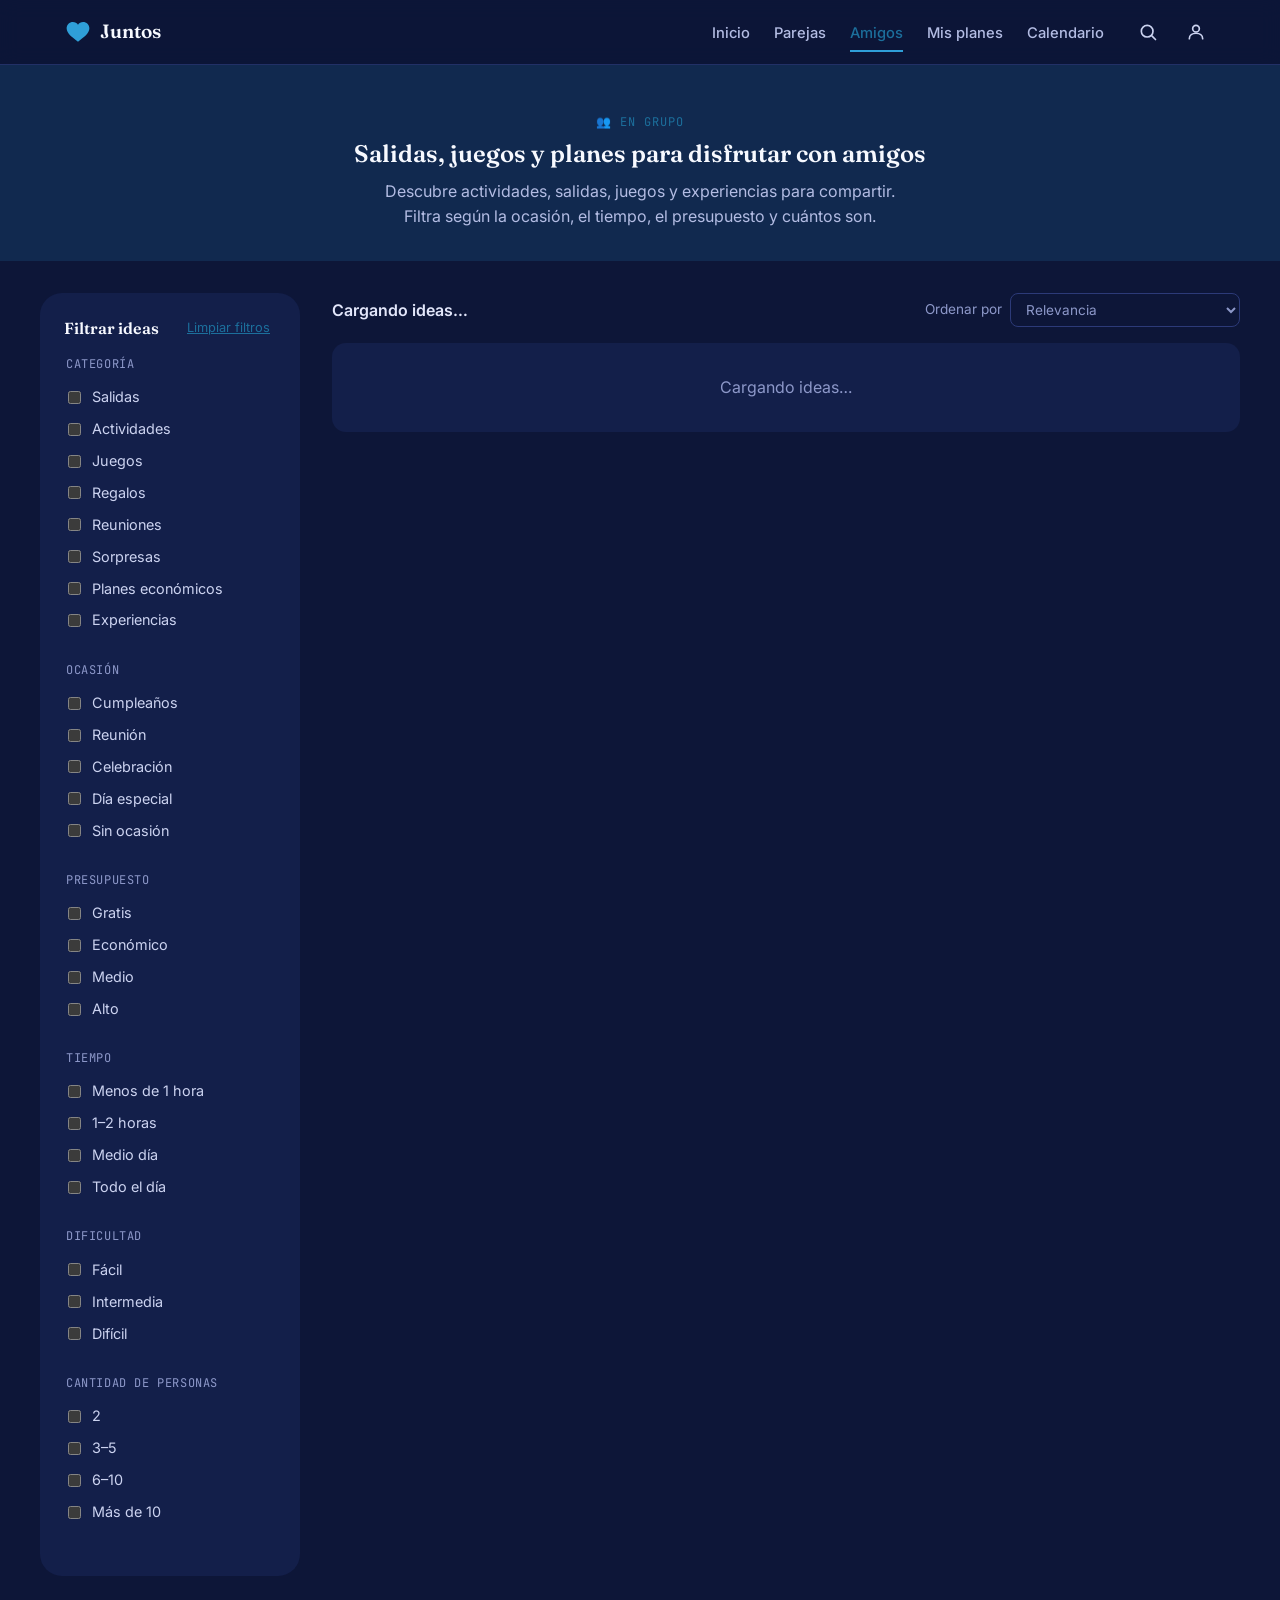
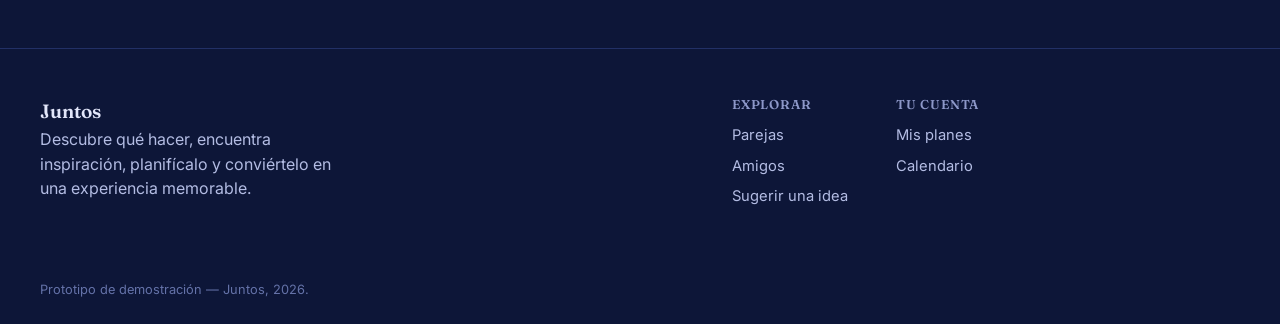
==== commit 54060657: "feat(auth): add login functionality and fix client-reported bugs - Added a login system for user aut" ====
--- a/pages/amigos.html
+++ b/pages/amigos.html
@@ -47,7 +47,7 @@
         <button class="icon-btn" id="open-search" aria-label="Buscar">
           <svg viewBox="0 0 24 24" width="20" height="20" fill="none" stroke="currentColor" stroke-width="2" stroke-linecap="round"><circle cx="11" cy="11" r="7"/><line x1="21" y1="21" x2="16.65" y2="16.65"/></svg>
         </button>
-        <a href="#" class="icon-btn" aria-label="Perfil">
+        <a href="login.html" class="icon-btn" id="profile-link" aria-label="Perfil / Iniciar sesión">
           <svg viewBox="0 0 24 24" width="20" height="20" fill="none" stroke="currentColor" stroke-width="2" stroke-linecap="round"><circle cx="12" cy="8" r="4"/><path d="M4 20c0-4 3.6-6.5 8-6.5s8 2.5 8 6.5"/></svg>
         </a>
       </div>
--- a/css/style.css
+++ b/css/style.css
@@ -23,23 +23,26 @@
 
 :root {
   /* --- Base: blanco / grises --- */
-  --white: #ffffff;
-  --gray-50: #f7f7f8;
-  --gray-100: #eef0f1;
-  --gray-200: #e2e5e7;
-  --gray-300: #cbd0d3;
-  --gray-400: #9aa1a6;
-  --gray-500: #6b7278;
-  --gray-600: #4c5257;
-  --gray-700: #363b3f;
-  --gray-800: #24272a;
-  --gray-900: #16181a;
+  --white: #0d1638;
+  --gray-50: #131f4a;
+  --gray-100: #182655;
+  --gray-200: #223066;
+  --gray-300: #2c3a78;
+  --gray-400: #6472a8;
+  --gray-500: #8d98c9;
+  --gray-600: #b3bce3;
+  --gray-700: #ccd3f0;
+  --gray-800: #e2e6fa;
+  --gray-900: #f7f9ff;
+
+  --bg-deep: #060b1e;
 
   /* --- Acento neutro por defecto (se sobrescribe por tema) --- */
-  --accent: var(--gray-600);
-  --accent-strong: var(--gray-800);
-  --accent-light: var(--gray-100);
-  --accent-soft: var(--gray-200);
+  --accent: #38bdf8;
+  --accent-strong: #0284c7;
+  --accent-light: rgba(56, 189, 248, 0.35);
+  --accent-soft: rgba(56, 189, 248, 0.5);
+  --accent-tint: rgba(56, 189, 248, 0.12);
 
   /* --- Tipografía --- */
   --font-display: "Fraunces", ui-serif, Georgia, serif;
@@ -62,31 +65,31 @@
   --radius-lg: 22px;
   --radius-pill: 999px;
 
-  --shadow-sm: 0 1px 2px rgba(22, 24, 26, 0.06), 0 1px 1px rgba(22, 24, 26, 0.04);
-  --shadow-md: 0 8px 24px rgba(22, 24, 26, 0.08), 0 2px 6px rgba(22, 24, 26, 0.05);
-  --shadow-lg: 0 20px 48px rgba(22, 24, 26, 0.14), 0 6px 16px rgba(22, 24, 26, 0.08);
+  --shadow-sm: 0 1px 2px rgba(0, 0, 0, 0.35), 0 1px 1px rgba(0, 0, 0, 0.25);
+  --shadow-md: 0 8px 24px rgba(0, 0, 0, 0.4), 0 2px 6px rgba(0, 0, 0, 0.3);
+  --shadow-lg: 0 20px 48px rgba(0, 0, 0, 0.5), 0 6px 16px rgba(0, 0, 0, 0.35);
 
   --max-width: 1200px;
 
-  color-scheme: light;
+  color-scheme: dark;
 }
 
 /* --- Tema Parejas --- */
 [data-theme="couple"] {
   --accent: #c94f6d;
   --accent-strong: #7a2035;
-  --accent-light: #f8dce3;
-  --accent-soft: #f3c3cf;
-  --accent-tint: #fdf4f6;
+  --accent-light: rgba(201, 79, 109, 0.35);
+  --accent-soft: rgba(201, 79, 109, 0.5);
+  --accent-tint: rgba(201, 79, 109, 0.14);
 }
 
 /* --- Tema Amigos --- */
 [data-theme="friends"] {
   --accent: #2f9fd8;
   --accent-strong: #1c6f9c;
-  --accent-light: #dff3ff;
-  --accent-soft: #bfe7fb;
-  --accent-tint: #f3fbff;
+  --accent-light: rgba(47, 159, 216, 0.35);
+  --accent-soft: rgba(47, 159, 216, 0.5);
+  --accent-tint: rgba(47, 159, 216, 0.14);
   --accent-2: #4fd8ad;
   --accent-3: #e8b64d;
   --accent-4: #b391e6;
@@ -94,7 +97,11 @@
 
 /* --- Tema base (gris) --- */
 [data-theme="base"] {
-  --accent-tint: var(--gray-50);
+  --accent: #38bdf8;
+  --accent-strong: #0284c7;
+  --accent-light: rgba(56, 189, 248, 0.35);
+  --accent-soft: rgba(56, 189, 248, 0.5);
+  --accent-tint: rgba(56, 189, 248, 0.14);
 }
 
 /* ============================================================
@@ -169,8 +176,8 @@
   position: absolute;
   left: -999px;
   top: 0;
-  background: var(--gray-900);
-  color: var(--white);
+  background: var(--bg-deep);
+  color: var(--gray-900);
   padding: var(--space-3) var(--space-4);
   z-index: 200;
   border-radius: 0 0 var(--radius-sm) 0;
@@ -209,14 +216,14 @@
 
 .btn--primary {
   background: var(--accent);
-  color: var(--white);
+  color: var(--gray-900);
   box-shadow: var(--shadow-sm);
 }
 .btn--primary:hover { box-shadow: var(--shadow-md); background: var(--accent-strong); }
 
-.btn--couple { background: #c94f6d; color: var(--white); }
+.btn--couple { background: #c94f6d; color: var(--gray-900); }
 .btn--couple:hover { background: #7a2035; }
-.btn--friends { background: #2f9fd8; color: var(--white); }
+.btn--friends { background: #2f9fd8; color: var(--gray-900); }
 .btn--friends:hover { background: #1c6f9c; }
 
 .btn--ghost {
@@ -350,7 +357,7 @@
   position: sticky;
   top: 0;
   z-index: 100;
-  background: rgba(255, 255, 255, 0.92);
+   background: rgba(13, 22, 56, 0.92);
   backdrop-filter: blur(10px);
   border-bottom: 1px solid var(--gray-200);
 }
@@ -436,23 +443,39 @@
    ============================================================ */
 
 .hero {
+  position: relative;
+  overflow: hidden;
   padding: var(--space-8) var(--space-5) var(--space-7);
   text-align: center;
-  background: radial-gradient(ellipse at top, var(--accent-tint), var(--white) 60%);
-}
-.hero-inner { max-width: 760px; margin: 0 auto; }
-.hero-title {
-  font-size: clamp(2.2rem, 5vw, 3.4rem);
-  margin-bottom: var(--space-4);
-}
-.hero-title em {
-  font-style: italic;
-  color: var(--accent);
-}
-.hero-subtitle {
-  font-size: 1.1rem;
-  max-width: 520px;
-  margin: 0 auto var(--space-6);
+  background: linear-gradient(160deg, #050a1f 0%, #0c1940 45%, #142a63 100%);
+  background-size: 220% 220%;
+  animation: heroGradientShift 14s ease-in-out infinite;
+}
+/* Rejilla pixelada de fondo, en movimiento constante */
+.hero::before {
+  content: "";
+  position: absolute;
+  inset: -20px;
+  background-image:
+    linear-gradient(rgba(125, 211, 252, 0.08) 1px, transparent 1px),
+    linear-gradient(90deg, rgba(125, 211, 252, 0.08) 1px, transparent 1px);
+  background-size: 26px 26px;
+  animation: pixelDrift 18s linear infinite;
+  pointer-events: none;
+}
+/* "Estrellas" pixeladas sueltas, con parpadeo */
+.hero::after {
+  content: "";
+  position: absolute;
+  inset: 0;
+  background-image:
+    radial-gradient(2px 2px at 12% 22%, rgba(255,255,255,0.55) 0, transparent 100%),
+    radial-gradient(2px 2px at 78% 38%, rgba(125,211,252,0.6) 0, transparent 100%),
+    radial-gradient(2px 2px at 34% 68%, rgba(255,107,214,0.55) 0, transparent 100%),
+    radial-gradient(2px 2px at 62% 82%, rgba(255,255,255,0.4) 0, transparent 100%),
+    radial-gradient(2px 2px at 90% 15%, rgba(125,211,252,0.4) 0, transparent 100%);
+  animation: pixelTwinkle 3.5s ease-in-out infinite;
+  pointer-events: none;
 }
 
 .search-bar {
@@ -560,8 +583,9 @@
 .category-card:hover { transform: translateY(-4px); box-shadow: var(--shadow-lg); }
 .category-card-icon { font-size: 2rem; }
 .category-card-title { margin: 0; font-size: 1.5rem; }
-.category-card--couple { background: linear-gradient(160deg, #fdf0f3, #fbe4e9); }
-.category-card--friends { background: linear-gradient(160deg, #f1fbff, #e3f6ff); }
+.category-card--couple { background: linear-gradient(160deg, rgba(201, 79, 109, 0.28), rgba(122, 32, 53, 0.4)); }
+.category-card--friends { background: linear-gradient(160deg, rgba(47, 159, 216, 0.28), rgba(28, 111, 156, 0.4)); }
+
 
 /* --- Recomendaciones --- */
 .recommendations, .related-ideas { padding: var(--space-7) var(--space-5); }
@@ -569,18 +593,26 @@
 .section-heading { text-align: center; max-width: 520px; margin: 0 auto var(--space-6); }
 .related-ideas .section-heading { text-align: left; margin-left: 0; }
 
+.google-fallback {
+  text-align: center;
+  margin-top: var(--space-6);
+  padding-top: var(--space-6);
+  border-top: 1px solid var(--gray-200);
+}
+.google-fallback p { margin: 0 0 var(--space-3); color: var(--gray-500); font-size: 0.9rem; }
+
 /* --- CTA Sugerir --- */
 .suggest-cta {
-  background: var(--gray-900);
-  color: var(--white);
+  background: var(--bg-deep);
+  color: var(--gray-900);
   padding: var(--space-7) var(--space-5);
   text-align: center;
 }
 .suggest-cta-inner { max-width: 560px; margin: 0 auto; }
-.suggest-cta h2 { color: var(--white); }
-.suggest-cta p { color: var(--gray-300); }
-.suggest-cta .btn--ghost { background: transparent; border-color: var(--gray-600); color: var(--white); }
-.suggest-cta .btn--ghost:hover { border-color: var(--white); }
+.suggest-cta h2 { color: var(--gray-900); }
+.suggest-cta p { color: var(--gray-500); }
+.suggest-cta .btn--ghost { background: transparent; border-color: var(--gray-600); color: var(--gray-900); }
+.suggest-cta .btn--ghost:hover { border-color: var(--gray-900); }
 
 /* --- Footer --- */
 .site-footer { border-top: 1px solid var(--gray-200); padding: var(--space-7) var(--space-5) var(--space-5); }
@@ -1052,8 +1084,8 @@
 
 .admin-sidebar {
   flex: 0 0 240px;
-  background: var(--gray-900);
-  color: var(--gray-200);
+  background: var(--bg-deep);
+  color: var(--gray-500);
   padding: var(--space-5);
   display: flex;
   flex-direction: column;
@@ -1158,7 +1190,7 @@
   border: 1px solid var(--gray-200);
   background: var(--white);
 }
-.admin-filter-tab.is-active { background: var(--gray-900); color: var(--white); border-color: var(--gray-900); }
+.admin-filter-tab.is-active { background: var(--accent); color: var(--gray-900); border-color: var(--accent); }
 .admin-search {
   display: flex;
   align-items: center;
@@ -1258,3 +1290,411 @@
   .admin-toolbar { flex-direction: column; align-items: stretch; }
   .admin-search input { width: 100%; }
 }
+
+/* ============================================================
+   11.5. LOGIN / CREAR CUENTA / PERFIL — interfaz propia
+   ============================================================ */
+
+.auth-screen {
+  min-height: 100vh;
+  display: flex;
+  flex-direction: column;
+  align-items: center;
+  justify-content: center;
+  gap: var(--space-6);
+  padding: var(--space-6) var(--space-5);
+  background: radial-gradient(ellipse at top, rgba(56, 189, 248, 0.1), var(--white) 55%);
+}
+
+.auth-brand {
+  display: flex;
+  align-items: center;
+  gap: var(--space-2);
+  color: var(--gray-900);
+}
+.auth-brand .logo-mark { color: var(--accent); }
+.auth-brand .logo-word { font-family: var(--font-display); font-weight: 600; font-size: 1.3rem; }
+
+.auth-wrap {
+  max-width: 460px;
+  margin: 0 auto;
+  padding: var(--space-7) var(--space-5) var(--space-8);
+}
+
+.auth-card {
+  width: 100%;
+  max-width: 440px;
+  background: var(--white);
+  border: 1px solid var(--gray-200);
+  border-radius: var(--radius-lg);
+  padding: var(--space-6);
+  box-shadow: var(--shadow-lg);
+}
+
+.auth-success-actions { display: flex; gap: var(--space-3); justify-content: center; flex-wrap: wrap; margin-top: var(--space-4); }
+
+.perfil-head { display: flex; align-items: center; gap: var(--space-4); margin-bottom: var(--space-5); }
+.perfil-avatar {
+  width: 56px; height: 56px;
+  border-radius: 50%;
+  background: var(--accent);
+  color: var(--gray-900);
+  display: flex; align-items: center; justify-content: center;
+  font-family: var(--font-display);
+  font-size: 1.4rem;
+  font-weight: 600;
+  flex-shrink: 0;
+}
+.auth-success-inline {
+  font-size: 0.85rem;
+  color: #4fd8ad;
+  background: rgba(79, 216, 173, 0.12);
+  border-radius: var(--radius-sm);
+  padding: 0.6rem 0.9rem;
+  margin: 0;
+}
+.planner-section--danger { border-color: rgba(255, 76, 76, 0.35); }
+.perfil-danger-actions { display: flex; gap: var(--space-3); flex-wrap: wrap; }
+
+.auth-tabs {
+  display: flex;
+  gap: var(--space-2);
+  margin-bottom: var(--space-5);
+  background: var(--gray-50);
+  border-radius: var(--radius-pill);
+  padding: 4px;
+}
+.auth-tab {
+  flex: 1;
+  padding: 0.6rem 1rem;
+  border-radius: var(--radius-pill);
+  font-weight: 600;
+  font-size: 0.88rem;
+  color: var(--gray-500);
+}
+.auth-tab.is-active { background: var(--accent); color: var(--gray-900); }
+
+.auth-form { display: flex; flex-direction: column; gap: var(--space-4); }
+.auth-intro { font-size: 0.9rem; margin: 0; }
+
+.password-input-wrap { position: relative; display: flex; align-items: center; }
+.password-input-wrap input { padding-right: 2.6rem; }
+.password-toggle {
+  position: absolute;
+  right: 0.4rem;
+  width: 32px; height: 32px;
+  border-radius: 50%;
+  color: var(--gray-500);
+}
+.password-toggle:hover { background: var(--gray-100); }
+
+.password-requirements {
+  display: grid;
+  grid-template-columns: 1fr 1fr;
+  gap: 0.35rem 0.75rem;
+  margin: var(--space-2) 0 0;
+  padding: 0;
+  list-style: none;
+}
+.password-requirements li {
+  font-size: 0.78rem;
+  color: var(--gray-500);
+  padding-left: 1.3rem;
+  position: relative;
+}
+.password-requirements li::before {
+  content: "○";
+  position: absolute;
+  left: 0;
+  color: var(--gray-400);
+}
+.password-requirements li.is-met {
+  color: #4fd8ad;
+}
+.password-requirements li.is-met::before {
+  content: "●";
+  color: #4fd8ad;
+}
+
+.password-suggestions {
+  background: var(--gray-50);
+  border-radius: var(--radius-md);
+  padding: var(--space-4);
+}
+.password-suggestions-head {
+  display: flex;
+  align-items: center;
+  justify-content: space-between;
+  gap: var(--space-2);
+  flex-wrap: wrap;
+  font-size: 0.85rem;
+  color: var(--gray-600);
+  margin-bottom: var(--space-3);
+}
+.password-suggestions-list { display: flex; flex-direction: column; gap: var(--space-2); }
+.password-suggestion {
+  display: flex;
+  align-items: center;
+  justify-content: space-between;
+  gap: var(--space-2);
+  background: var(--white);
+  border: 1px solid var(--gray-200);
+  border-radius: var(--radius-sm);
+  padding: 0.5rem 0.75rem;
+  font-family: var(--font-mono);
+  font-size: 0.85rem;
+  color: var(--gray-800);
+  width: 100%;
+  text-align: left;
+}
+.password-suggestion:hover { border-color: var(--accent); color: var(--accent-strong); }
+.password-suggestion span:last-child { font-family: var(--font-body); font-size: 0.72rem; color: var(--accent-strong); flex-shrink: 0; }
+
+.auth-error {
+  font-size: 0.85rem;
+  color: #ff8a80;
+  background: rgba(255, 76, 76, 0.12);
+  border-radius: var(--radius-sm);
+  padding: 0.6rem 0.9rem;
+  margin: 0;
+}
+
+.auth-submit { width: 100%; }
+
+.auth-switch { text-align: center; font-size: 0.85rem; color: var(--gray-500); margin: 0; }
+.auth-switch-link { color: var(--accent-strong); text-decoration: underline; font-weight: 600; }
+
+.auth-success { text-align: center; padding: var(--space-5) 0; }
+.auth-success-icon { font-size: 2.4rem; margin-bottom: var(--space-3); }
+
+.auth-skip { text-align: center; margin-top: var(--space-4); }
+.auth-skip a { font-size: 0.85rem; color: var(--gray-500); text-decoration: underline; }
+.auth-skip a:hover { color: var(--accent-strong); }
+
+/* ============================================================ */
+
+.suggest-confirmation {
+  text-align: center;
+  padding: var(--space-8) var(--space-5);
+  background: var(--gray-50);
+  border-radius: var(--radius-lg);
+}
+.suggest-confirmation-icon { font-size: 2.6rem; margin-bottom: var(--space-3); }
+.suggest-confirmation .status-pill { margin: var(--space-3) 0 var(--space-5); }
+
+/* ============================================================
+   12. PANEL DE ADMINISTRACIÓN
+   ============================================================ */
+
+.admin-body { background: var(--gray-50); }
+
+.admin-shell { display: flex; min-height: 100vh; }
+
+.admin-sidebar {
+  flex: 0 0 240px;
+  background: var(--bg-deep);
+  color: var(--gray-500);
+  padding: var(--space-5);
+  display: flex;
+  flex-direction: column;
+  position: sticky;
+  top: 0;
+  height: 100vh;
+}
+.admin-logo { display: flex; align-items: center; gap: var(--space-2); color: var(--gray-900); margin-bottom: var(--space-6); }
+.admin-nav { display: flex; flex-direction: column; gap: var(--space-1); flex: 1; }
+.admin-nav-link {
+  display: flex;
+  align-items: center;
+  gap: var(--space-3);
+  padding: var(--space-3) var(--space-3);
+  border-radius: var(--radius-sm);
+  color: var(--gray-500);
+  font-size: 0.92rem;
+}
+.admin-nav-link:hover { background: rgba(255,255,255,0.06); color: var(--gray-900); }
+.admin-nav-link.is-active { background: var(--accent); color: var(--gray-900); }
+.admin-back-link { font-size: 0.85rem; color: var(--gray-500); padding-top: var(--space-4); border-top: 1px solid rgba(255,255,255,0.1); }
+.admin-back-link:hover { color: var(--gray-900); }
+
+.admin-main { flex: 1; min-width: 0; }
+
+.admin-topbar {
+  display: flex;
+  align-items: center;
+  gap: var(--space-3);
+  padding: var(--space-4) var(--space-6);
+  background: var(--white);
+  border-bottom: 1px solid var(--gray-200);
+}
+.admin-topbar h1 { font-size: 1.3rem; margin: 0; }
+.admin-role-badge { margin-left: auto; font-size: 0.78rem; background: var(--gray-100); padding: 0.3rem 0.75rem; border-radius: var(--radius-pill); color: var(--gray-600); }
+.admin-sidebar-toggle { display: none; }
+
+.admin-content { max-width: 1100px; margin: 0 auto; padding: var(--space-6); }
+.admin-content--form { max-width: 820px; }
+
+.admin-stats {
+  display: grid;
+  grid-template-columns: repeat(4, 1fr);
+  gap: var(--space-4);
+  margin-bottom: var(--space-6);
+}
+.stat-card {
+  background: var(--white);
+  border: 1px solid var(--gray-200);
+  border-radius: var(--radius-lg);
+  padding: var(--space-5);
+  text-align: center;
+}
+.stat-card-icon { font-size: 1.5rem; }
+.stat-card-value { font-family: var(--font-display); font-size: 2rem; font-weight: 600; margin: var(--space-2) 0 0.2rem; color: var(--gray-900); }
+.stat-card-label { font-size: 0.82rem; color: var(--gray-500); margin: 0; }
+
+.admin-panel {
+  background: var(--white);
+  border: 1px solid var(--gray-200);
+  border-radius: var(--radius-lg);
+  padding: var(--space-5);
+  margin-bottom: var(--space-5);
+}
+.admin-panel-head { display: flex; align-items: center; justify-content: space-between; margin-bottom: var(--space-4); }
+.admin-panel-head h2 { font-size: 1.05rem; margin: 0; }
+.admin-panel-link { font-size: 0.85rem; color: var(--accent-strong); text-decoration: underline; }
+
+.top-ideas-list { display: flex; flex-direction: column; gap: var(--space-2); }
+.top-ideas-item {
+  display: flex;
+  align-items: center;
+  gap: var(--space-3);
+  padding: var(--space-2) 0;
+  border-bottom: 1px solid var(--gray-100);
+  font-size: 0.9rem;
+}
+.top-ideas-item:last-child { border-bottom: none; }
+.top-ideas-rank { font-family: var(--font-mono); color: var(--gray-400); width: 1.2rem; }
+.top-ideas-name { flex: 1; font-weight: 600; color: var(--gray-800); }
+.top-ideas-views { font-size: 0.78rem; color: var(--gray-500); }
+
+.admin-activity-list { display: flex; flex-direction: column; gap: var(--space-2); }
+.admin-activity-item { display: flex; gap: var(--space-3); font-size: 0.88rem; color: var(--gray-600); padding: var(--space-2) 0; border-bottom: 1px solid var(--gray-100); }
+.admin-activity-item:last-child { border-bottom: none; }
+
+.admin-toolbar {
+  display: flex;
+  align-items: center;
+  justify-content: space-between;
+  flex-wrap: wrap;
+  gap: var(--space-3);
+  margin-bottom: var(--space-4);
+}
+.admin-filter-tabs { display: flex; gap: var(--space-2); flex-wrap: wrap; }
+.admin-filter-tab {
+  padding: 0.45rem 0.95rem;
+  border-radius: var(--radius-pill);
+  font-size: 0.85rem;
+  font-weight: 600;
+  color: var(--gray-500);
+  border: 1px solid var(--gray-200);
+  background: var(--white);
+}
+.admin-filter-tab.is-active { background: var(--accent); color: var(--gray-900); border-color: var(--accent); }
+.admin-search {
+  display: flex;
+  align-items: center;
+  gap: var(--space-2);
+  background: var(--white);
+  border: 1px solid var(--gray-300);
+  border-radius: var(--radius-pill);
+  padding: 0.4rem 0.9rem;
+  color: var(--gray-400);
+}
+.admin-search input { border: none; padding: 0.3rem 0; width: 220px; }
+.admin-search input:focus { box-shadow: none; }
+
+.admin-table-wrap {
+  background: var(--white);
+  border: 1px solid var(--gray-200);
+  border-radius: var(--radius-lg);
+  overflow-x: auto;
+}
+.admin-table { width: 100%; border-collapse: collapse; min-width: 720px; }
+.admin-table th {
+  text-align: left;
+  font-size: 0.72rem;
+  text-transform: uppercase;
+  letter-spacing: 0.05em;
+  color: var(--gray-400);
+  padding: var(--space-3) var(--space-4);
+  border-bottom: 1px solid var(--gray-200);
+}
+.admin-table td { padding: var(--space-3) var(--space-4); border-bottom: 1px solid var(--gray-100); font-size: 0.9rem; vertical-align: middle; }
+.admin-table tr:last-child td { border-bottom: none; }
+.admin-table-empty { text-align: center; color: var(--gray-400); padding: var(--space-6) !important; }
+.admin-table-actions { display: flex; gap: 0.3rem; }
+.table-action {
+  width: 32px; height: 32px;
+  border-radius: 50%;
+  color: var(--gray-500);
+}
+.table-action:hover { background: var(--gray-100); }
+.table-action--approve:hover { background: #dff5e6; color: #1c7c40; }
+.table-action--reject:hover { background: #fde2e0; color: #b3261e; }
+.table-action--danger:hover { background: #fde2e0; color: #b3261e; }
+
+/* ============================================================
+   13. RESPONSIVE
+   ============================================================ */
+
+@media (max-width: 960px) {
+  .primary-nav {
+    position: fixed;
+    inset: 64px 0 auto 0;
+    background: var(--white);
+    border-bottom: 1px solid var(--gray-200);
+    max-height: 0;
+    overflow: hidden;
+    transition: max-height 0.25s ease;
+  }
+  .primary-nav.is-open { max-height: 400px; }
+  .primary-nav ul { flex-direction: column; gap: 0; padding: var(--space-3) var(--space-5); }
+  .nav-link { display: block; padding: var(--space-3) 0; border-bottom: 1px solid var(--gray-100); }
+  .nav-toggle { display: flex; }
+
+  .categories-inner { grid-template-columns: 1fr; }
+  .journey-steps { grid-template-columns: 1fr; gap: var(--space-6); }
+  .journey-path { display: none; }
+
+  .browse-inner { grid-template-columns: 1fr; }
+  .filters-toggle { display: inline-flex; }
+  .filters-panel {
+    display: none;
+    position: static;
+  }
+  .filters-panel.is-open { display: block; }
+
+  .idea-body-inner { grid-template-columns: 1fr; }
+  .inspiration-links { grid-template-columns: 1fr; }
+
+  .calendar-layout { grid-template-columns: 1fr; }
+
+  .admin-sidebar { position: fixed; left: -260px; z-index: 150; transition: left 0.2s ease; }
+  .admin-sidebar.is-open { left: 0; }
+  .admin-sidebar-toggle { display: flex; align-items: center; justify-content: center; width: 40px; height: 40px; }
+  .admin-stats { grid-template-columns: repeat(2, 1fr); }
+}
+
+@media (max-width: 640px) {
+  .header-inner { padding: var(--space-3) var(--space-4); }
+  .hero { padding: var(--space-7) var(--space-4) var(--space-6); }
+  .form-grid { grid-template-columns: 1fr; }
+  .site-footer-inner { grid-template-columns: 1fr; }
+  .footer-nav { gap: var(--space-6); }
+  .admin-stats { grid-template-columns: 1fr; }
+  .idea-header-actions { flex-direction: column; align-items: stretch; }
+  .idea-header-actions .btn { width: 100%; }
+  .calendar-actions { flex-direction: column; }
+  .plans-tabs { overflow-x: auto; }
+  .admin-toolbar { flex-direction: column; align-items: stretch; }
+  .admin-search input { width: 100%; }
+}
